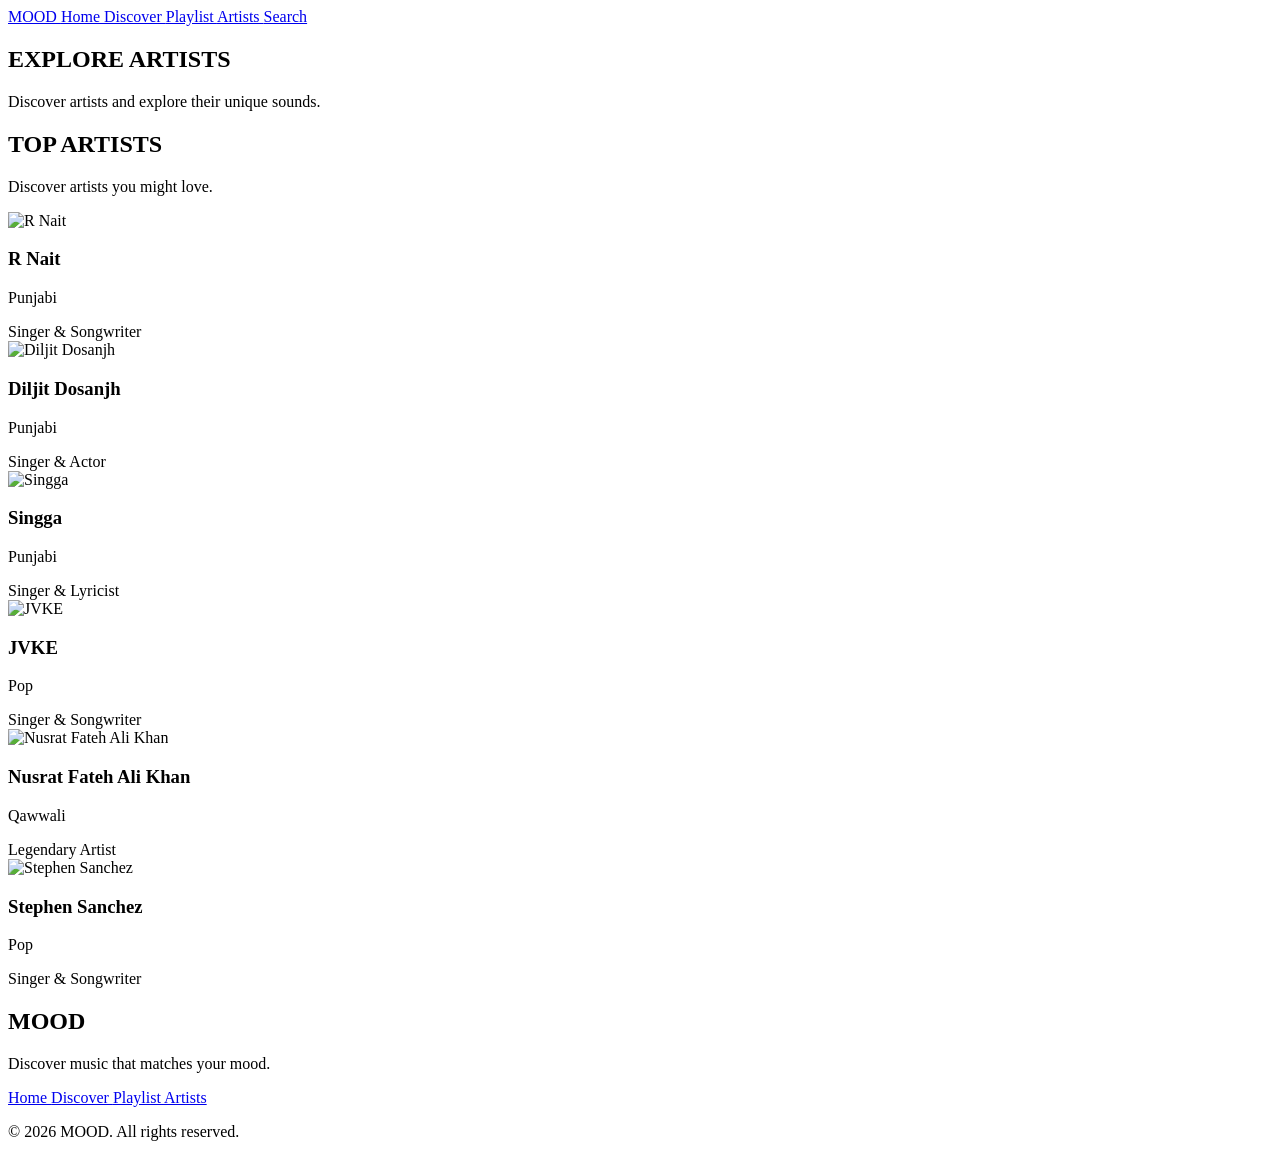
==== artists.html @ d37b38c3 "Add files via upload" ====
<!DOCTYPE html>
<html lang="en">

<head>
    <meta charset="UTF-8">
    <meta name="viewport" content="width=device-width, initial-scale=1.0">

    <title>Artists | MOOD</title>

    <link rel="stylesheet" href="src/output.css">
</head>

<body class="bg-gray-950 text-white">

    <!-- ================= NAVBAR ================= -->

    <nav class="bg-gray-950 text-white px-6 py-4 border-b border-purple-900">

        <div class="flex items-center gap-6">

            <a href="index.html"
               class="text-2xl font-bold tracking-wide text-purple-400">
                MOOD
            </a>

            <a href="index.html"
               class="hover:text-purple-400 transition">
                Home
            </a>

            <a href="discover.html"
               class="hover:text-purple-400 transition">
                Discover
            </a>

            <a href="playlist.html"
               class="hover:text-purple-400 transition">
                Playlist
            </a>

            <a href="artists.html"
               class="text-purple-400">
                Artists
            </a>

            <a href="search.html"
               class="hover:text-purple-400 transition">
                Search
            </a>

        </div>

    </nav>


    <!-- ================= ARTISTS HERO ================= -->

    <section class="bg-gradient-to-br from-gray-950 via-purple-950 to-gray-900 text-white px-6 py-20">

        <div class="max-w-4xl mx-auto text-center">

            <h1 class="text-4xl md:text-6xl font-bold mb-5">
                EXPLORE ARTISTS
            </h1>

            <p class="text-gray-300 text-lg md:text-xl">
                Discover artists and explore their unique sounds.
            </p>

        </div>

    </section>


    <!-- ================= ARTISTS ================= -->

    <section class="bg-gray-950 px-6 py-16">

        <!-- Heading -->

        <div class="text-center mb-10">

            <h2 class="text-4xl font-bold mb-3">
                TOP ARTISTS
            </h2>

            <p class="text-gray-400">
                Discover artists you might love.
            </p>

        </div>


        <!-- Artist Cards -->

        <div class="grid grid-cols-1 sm:grid-cols-2 lg:grid-cols-3 gap-6 max-w-6xl mx-auto">


            <!-- Artist 1 -->

            <div class="bg-gray-900 rounded-2xl p-4 text-center shadow-lg hover:-translate-y-2 transition duration-300">

                <img
                    src="./images/rnait.jpg"
                    alt="R Nait"
                    class="w-full h-56 object-cover rounded-xl"
                >

                <h3 class="text-2xl font-bold mt-4">
                    R Nait
                </h3>

                <p class="text-gray-400 mt-2">
                    Punjabi
                </p>

                <span class="inline-block text-purple-400 text-sm mt-3">
                    Singer & Songwriter
                </span>

            </div>


            <!-- Artist 2 -->

            <div class="bg-gray-900 rounded-2xl p-4 text-center shadow-lg hover:-translate-y-2 transition duration-300">

                <img
                    src="./images/dljit.jpg"
                    alt="Diljit Dosanjh"
                    class="w-full h-56 object-cover rounded-xl"
                >

                <h3 class="text-2xl font-bold mt-4">
                    Diljit Dosanjh
                </h3>

                <p class="text-gray-400 mt-2">
                    Punjabi
                </p>

                <span class="inline-block text-purple-400 text-sm mt-3">
                    Singer & Actor
                </span>

            </div>


            <!-- Artist 3 -->

            <div class="bg-gray-900 rounded-2xl p-4 text-center shadow-lg hover:-translate-y-2 transition duration-300">

                <img
                    src="./images/singga.jpg"
                    alt="Singga"
                    class="w-full h-56 object-cover rounded-xl"
                >

                <h3 class="text-2xl font-bold mt-4">
                    Singga
                </h3>

                <p class="text-gray-400 mt-2">
                    Punjabi
                </p>

                <span class="inline-block text-purple-400 text-sm mt-3">
                    Singer & Lyricist
                </span>

            </div>


            <!-- Artist 4 -->

            <div class="bg-gray-900 rounded-2xl p-4 text-center shadow-lg hover:-translate-y-2 transition duration-300">

                <img
                    src="./images/jvke.jpg"
                    alt="JVKE"
                    class="w-full h-56 object-cover rounded-xl"
                >

                <h3 class="text-2xl font-bold mt-4">
                    JVKE
                </h3>

                <p class="text-gray-400 mt-2">
                    Pop
                </p>

                <span class="inline-block text-purple-400 text-sm mt-3">
                    Singer & Songwriter
                </span>

            </div>


            <!-- Artist 5 -->

            <div class="bg-gray-900 rounded-2xl p-4 text-center shadow-lg hover:-translate-y-2 transition duration-300">

                <img
                    src="./images/nusrat.jpg"
                    alt="Nusrat Fateh Ali Khan"
                    class="w-full h-56 object-cover rounded-xl"
                >

                <h3 class="text-2xl font-bold mt-4">
                    Nusrat Fateh Ali Khan
                </h3>

                <p class="text-gray-400 mt-2">
                    Qawwali
                </p>

                <span class="inline-block text-purple-400 text-sm mt-3">
                    Legendary Artist
                </span>

            </div>


            <!-- Artist 6 -->

            <div class="bg-gray-900 rounded-2xl p-4 text-center shadow-lg hover:-translate-y-2 transition duration-300">

                <img
                    src="./images/stephen-sanchez.jpg"
                    alt="Stephen Sanchez"
                    class="w-full h-56 object-cover rounded-xl"
                >

                <h3 class="text-2xl font-bold mt-4">
                    Stephen Sanchez
                </h3>

                <p class="text-gray-400 mt-2">
                    Pop
                </p>

                <span class="inline-block text-purple-400 text-sm mt-3">
                    Singer & Songwriter
                </span>

            </div>

        </div>

    </section>


    <!-- ================= FOOTER ================= -->

    <footer class="bg-gray-950 text-white px-6 py-10 border-t border-purple-900">

        <div class="max-w-6xl mx-auto text-center">

            <h2 class="text-2xl font-bold text-purple-400 mb-3">
                MOOD
            </h2>

            <p class="text-gray-400 mb-6">
                Discover music that matches your mood.
            </p>

            <div class="flex justify-center gap-6 mb-6">

                <a href="index.html"
                   class="text-gray-400 hover:text-purple-400 transition">
                    Home
                </a>

                <a href="discover.html"
                   class="text-gray-400 hover:text-purple-400 transition">
                    Discover
                </a>

                <a href="playlist.html"
                   class="text-gray-400 hover:text-purple-400 transition">
                    Playlist
                </a>

                <a href="artists.html"
                   class="text-purple-400">
                    Artists
                </a>

            </div>

            <p class="text-gray-500 text-sm">
                © 2026 MOOD. All rights reserved.
            </p>

        </div>

    </footer>

</body>

</html>
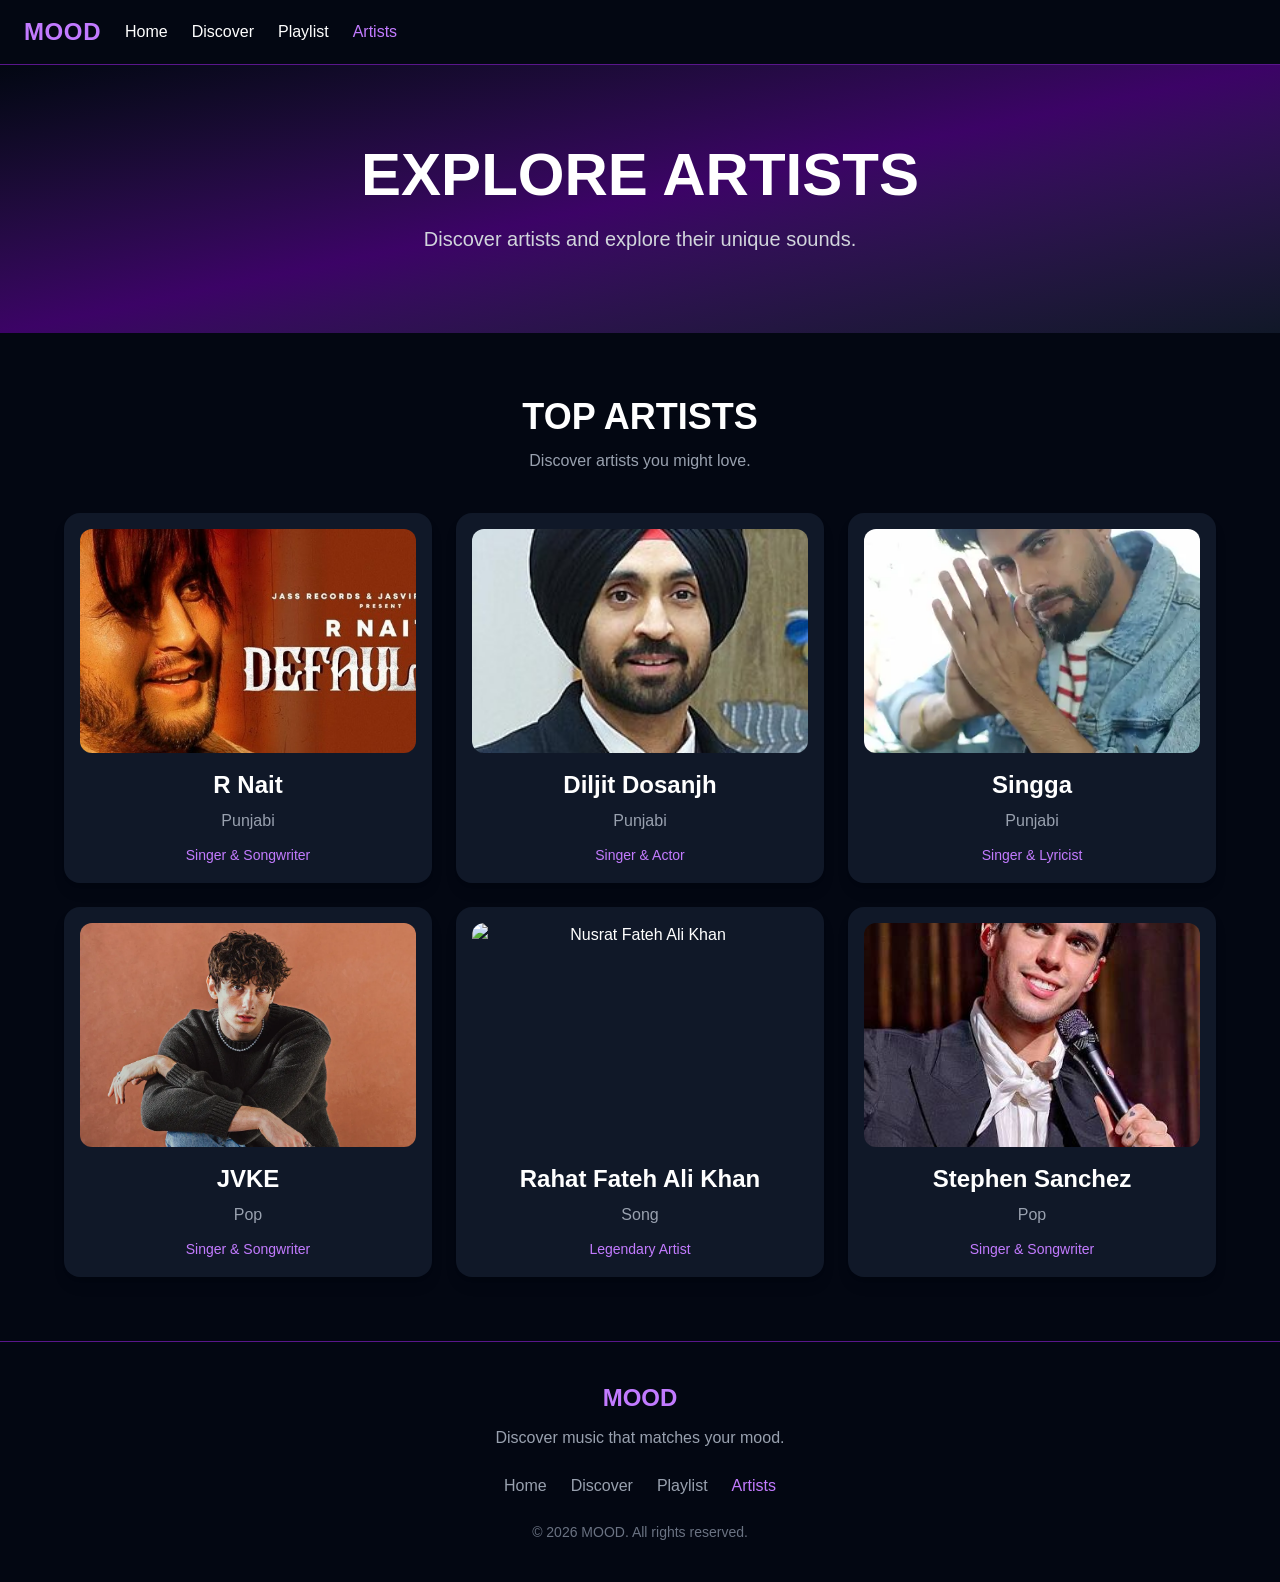
==== commit 867df7ec: "Add files via upload" ====
--- a/artists.html
+++ b/artists.html
@@ -12,7 +12,7 @@
 
 <body class="bg-gray-950 text-white">
 
-    <!-- ================= NAVBAR ================= -->
+    <!--  NAVBAR  -->
 
     <nav class="bg-gray-950 text-white px-6 py-4 border-b border-purple-900">
 
@@ -41,19 +41,14 @@
             <a href="artists.html"
                class="text-purple-400">
                 Artists
-            </a>
-
-            <a href="search.html"
-               class="hover:text-purple-400 transition">
-                Search
-            </a>
+        </a>
 
         </div>
 
     </nav>
 
 
-    <!-- ================= ARTISTS HERO ================= -->
+    <!-- ARTISTS HERO  -->
 
     <section class="bg-gradient-to-br from-gray-950 via-purple-950 to-gray-900 text-white px-6 py-20">
 
@@ -72,7 +67,7 @@
     </section>
 
 
-    <!-- ================= ARTISTS ================= -->
+    <!--  ARTISTS  -->
 
     <section class="bg-gray-950 px-6 py-16">
 
@@ -201,17 +196,17 @@
             <div class="bg-gray-900 rounded-2xl p-4 text-center shadow-lg hover:-translate-y-2 transition duration-300">
 
                 <img
-                    src="./images/nusrat.jpg"
+                    src="images/rahat.jpg"
                     alt="Nusrat Fateh Ali Khan"
                     class="w-full h-56 object-cover rounded-xl"
                 >
 
                 <h3 class="text-2xl font-bold mt-4">
-                    Nusrat Fateh Ali Khan
-                </h3>
-
-                <p class="text-gray-400 mt-2">
-                    Qawwali
+                    Rahat Fateh Ali Khan
+                </h3>
+
+                <p class="text-gray-400 mt-2">
+                    Song
                 </p>
 
                 <span class="inline-block text-purple-400 text-sm mt-3">
--- a/src/output.css
+++ b/src/output.css
@@ -0,0 +1,824 @@
+/*! tailwindcss v4.3.3 | MIT License | https://tailwindcss.com */
+@layer properties;
+@layer theme, base, components, utilities;
+@layer theme {
+  :root, :host {
+    --font-sans: -apple-system, BlinkMacSystemFont, "Segoe UI", Roboto, "Helvetica Neue",
+      "Noto Sans", Arial, sans-serif, "Apple Color Emoji", "Segoe UI Emoji",
+      "Segoe UI Symbol", "Noto Color Emoji";
+    --font-mono: ui-monospace, SFMono-Regular, Menlo, Monaco, Consolas, "Liberation Mono",
+      "Courier New", monospace;
+    --color-purple-100: oklch(94.6% 0.033 307.174);
+    --color-purple-400: oklch(71.4% 0.203 305.504);
+    --color-purple-600: oklch(55.8% 0.288 302.321);
+    --color-purple-700: oklch(49.6% 0.265 301.924);
+    --color-purple-800: oklch(43.8% 0.218 303.724);
+    --color-purple-900: oklch(38.1% 0.176 304.987);
+    --color-purple-950: oklch(29.1% 0.149 302.717);
+    --color-gray-300: oklch(87.2% 0.01 258.338);
+    --color-gray-400: oklch(70.7% 0.022 261.325);
+    --color-gray-500: oklch(55.1% 0.027 264.364);
+    --color-gray-800: oklch(27.8% 0.033 256.848);
+    --color-gray-900: oklch(21% 0.034 264.665);
+    --color-gray-950: oklch(13% 0.028 261.692);
+    --color-white: #fff;
+    --spacing: 0.25rem;
+    --container-2xl: 42rem;
+    --container-3xl: 48rem;
+    --container-4xl: 56rem;
+    --container-6xl: 72rem;
+    --container-7xl: 80rem;
+    --text-sm: 0.875rem;
+    --text-sm--line-height: calc(1.25 / 0.875);
+    --text-lg: 1.125rem;
+    --text-lg--line-height: calc(1.75 / 1.125);
+    --text-xl: 1.25rem;
+    --text-xl--line-height: calc(1.75 / 1.25);
+    --text-2xl: 1.5rem;
+    --text-2xl--line-height: calc(2 / 1.5);
+    --text-3xl: 1.875rem;
+    --text-3xl--line-height: calc(2.25 / 1.875);
+    --text-4xl: 2.25rem;
+    --text-4xl--line-height: calc(2.5 / 2.25);
+    --text-5xl: 3rem;
+    --text-5xl--line-height: 1;
+    --text-6xl: 3.75rem;
+    --text-6xl--line-height: 1;
+    --font-weight-semibold: 600;
+    --font-weight-bold: 700;
+    --tracking-tight: -0.025em;
+    --tracking-wide: 0.025em;
+    --radius-lg: 0.5rem;
+    --radius-xl: 0.75rem;
+    --radius-2xl: 1rem;
+    --default-transition-duration: 150ms;
+    --default-transition-timing-function: cubic-bezier(0.4, 0, 0.2, 1);
+    --default-font-family: var(--font-sans);
+    --default-mono-font-family: var(--font-mono);
+  }
+}
+@layer base {
+  *, ::after, ::before, ::backdrop, ::file-selector-button {
+    box-sizing: border-box;
+    margin: 0;
+    padding: 0;
+    border: 0 solid;
+  }
+  html, :host {
+    line-height: 1.5;
+    -webkit-text-size-adjust: 100%;
+    tab-size: 4;
+    font-family: var(--default-font-family, -apple-system, BlinkMacSystemFont, "Segoe UI", Roboto, "Helvetica Neue", "Noto Sans", Arial, sans-serif, "Apple Color Emoji", "Segoe UI Emoji", "Segoe UI Symbol", "Noto Color Emoji");
+    font-feature-settings: var(--default-font-feature-settings, normal);
+    font-variation-settings: var(--default-font-variation-settings, normal);
+    -webkit-tap-highlight-color: transparent;
+  }
+  hr {
+    height: 0;
+    color: inherit;
+    border-top-width: 1px;
+  }
+  abbr:where([title]) {
+    -webkit-text-decoration: underline dotted;
+    text-decoration: underline dotted;
+  }
+  h1, h2, h3, h4, h5, h6 {
+    font-size: inherit;
+    font-weight: inherit;
+  }
+  a {
+    color: inherit;
+    -webkit-text-decoration: inherit;
+    text-decoration: inherit;
+  }
+  b, strong {
+    font-weight: bolder;
+  }
+  code, kbd, samp, pre {
+    font-family: var(--default-mono-font-family, ui-monospace, SFMono-Regular, Menlo, Monaco, Consolas, "Liberation Mono", "Courier New", monospace);
+    font-feature-settings: var(--default-mono-font-feature-settings, normal);
+    font-variation-settings: var(--default-mono-font-variation-settings, normal);
+    font-size: 1em;
+  }
+  small {
+    font-size: 80%;
+  }
+  sub, sup {
+    font-size: 75%;
+    line-height: 0;
+    position: relative;
+    vertical-align: baseline;
+  }
+  sub {
+    bottom: -0.25em;
+  }
+  sup {
+    top: -0.5em;
+  }
+  table {
+    text-indent: 0;
+    border-color: inherit;
+    border-collapse: collapse;
+  }
+  :-moz-focusring:where(:not(iframe)) {
+    outline: auto;
+  }
+  progress {
+    vertical-align: baseline;
+  }
+  summary {
+    display: list-item;
+  }
+  ol, ul, menu {
+    list-style: none;
+  }
+  img, svg, video, canvas, audio, iframe, embed, object {
+    display: block;
+    vertical-align: middle;
+  }
+  img, video {
+    max-width: 100%;
+    height: auto;
+  }
+  button, input, select, optgroup, textarea, ::file-selector-button {
+    font: inherit;
+    font-feature-settings: inherit;
+    font-variation-settings: inherit;
+    letter-spacing: inherit;
+    color: inherit;
+    border-radius: 0;
+    background-color: transparent;
+    opacity: 1;
+  }
+  :where(select:is([multiple], [size])) optgroup {
+    font-weight: bolder;
+  }
+  :where(select:is([multiple], [size])) optgroup option {
+    padding-inline-start: 20px;
+  }
+  ::file-selector-button {
+    margin-inline-end: 4px;
+  }
+  ::placeholder {
+    opacity: 1;
+  }
+  @supports (not (-webkit-appearance: -apple-pay-button))  or (contain-intrinsic-size: 1px) {
+    ::placeholder {
+      color: currentcolor;
+      @supports (color: color-mix(in lab, red, red)) {
+        color: color-mix(in oklab, currentcolor 50%, transparent);
+      }
+    }
+  }
+  textarea {
+    resize: vertical;
+  }
+  ::-webkit-search-decoration {
+    -webkit-appearance: none;
+  }
+  ::-webkit-date-and-time-value {
+    min-height: 1lh;
+    text-align: inherit;
+  }
+  ::-webkit-datetime-edit {
+    display: inline-flex;
+  }
+  ::-webkit-datetime-edit-fields-wrapper {
+    padding: 0;
+  }
+  ::-webkit-datetime-edit, ::-webkit-datetime-edit-year-field, ::-webkit-datetime-edit-month-field, ::-webkit-datetime-edit-day-field, ::-webkit-datetime-edit-hour-field, ::-webkit-datetime-edit-minute-field, ::-webkit-datetime-edit-second-field, ::-webkit-datetime-edit-millisecond-field, ::-webkit-datetime-edit-meridiem-field {
+    padding-block: 0;
+  }
+  ::-webkit-calendar-picker-indicator {
+    line-height: 1;
+  }
+  :-moz-ui-invalid {
+    box-shadow: none;
+  }
+  button, input:where([type="button"], [type="reset"], [type="submit"]), ::file-selector-button {
+    appearance: button;
+  }
+  ::-webkit-inner-spin-button, ::-webkit-outer-spin-button {
+    height: auto;
+  }
+  [hidden]:where(:not([hidden="until-found"])) {
+    display: none !important;
+  }
+}
+@layer utilities {
+  .mx-auto {
+    margin-inline: auto;
+  }
+  .mt-1 {
+    margin-top: var(--spacing);
+  }
+  .mt-2 {
+    margin-top: calc(var(--spacing) * 2);
+  }
+  .mt-3 {
+    margin-top: calc(var(--spacing) * 3);
+  }
+  .mt-4 {
+    margin-top: calc(var(--spacing) * 4);
+  }
+  .mt-6 {
+    margin-top: calc(var(--spacing) * 6);
+  }
+  .mt-20 {
+    margin-top: calc(var(--spacing) * 20);
+  }
+  .mb-3 {
+    margin-bottom: calc(var(--spacing) * 3);
+  }
+  .mb-4 {
+    margin-bottom: calc(var(--spacing) * 4);
+  }
+  .mb-5 {
+    margin-bottom: calc(var(--spacing) * 5);
+  }
+  .mb-6 {
+    margin-bottom: calc(var(--spacing) * 6);
+  }
+  .mb-8 {
+    margin-bottom: calc(var(--spacing) * 8);
+  }
+  .mb-10 {
+    margin-bottom: calc(var(--spacing) * 10);
+  }
+  .block {
+    display: block;
+  }
+  .flex {
+    display: flex;
+  }
+  .grid {
+    display: grid;
+  }
+  .inline-block {
+    display: inline-block;
+  }
+  .table {
+    display: table;
+  }
+  .h-12 {
+    height: calc(var(--spacing) * 12);
+  }
+  .h-52 {
+    height: calc(var(--spacing) * 52);
+  }
+  .h-56 {
+    height: calc(var(--spacing) * 56);
+  }
+  .h-64 {
+    height: calc(var(--spacing) * 64);
+  }
+  .w-12 {
+    width: calc(var(--spacing) * 12);
+  }
+  .w-64 {
+    width: calc(var(--spacing) * 64);
+  }
+  .w-full {
+    width: 100%;
+  }
+  .max-w-2xl {
+    max-width: var(--container-2xl);
+  }
+  .max-w-3xl {
+    max-width: var(--container-3xl);
+  }
+  .max-w-4xl {
+    max-width: var(--container-4xl);
+  }
+  .max-w-6xl {
+    max-width: var(--container-6xl);
+  }
+  .max-w-7xl {
+    max-width: var(--container-7xl);
+  }
+  .flex-1 {
+    flex: 1;
+  }
+  .border-collapse {
+    border-collapse: collapse;
+  }
+  .resize {
+    resize: both;
+  }
+  .grid-cols-1 {
+    grid-template-columns: repeat(1, minmax(0, 1fr));
+  }
+  .items-center {
+    align-items: center;
+  }
+  .justify-between {
+    justify-content: space-between;
+  }
+  .justify-center {
+    justify-content: center;
+  }
+  .gap-3 {
+    gap: calc(var(--spacing) * 3);
+  }
+  .gap-4 {
+    gap: calc(var(--spacing) * 4);
+  }
+  .gap-6 {
+    gap: calc(var(--spacing) * 6);
+  }
+  .rounded-2xl {
+    border-radius: var(--radius-2xl);
+  }
+  .rounded-full {
+    border-radius: calc(infinity * 1px);
+  }
+  .rounded-lg {
+    border-radius: var(--radius-lg);
+  }
+  .rounded-xl {
+    border-radius: var(--radius-xl);
+  }
+  .rounded-l-full {
+    border-top-left-radius: calc(infinity * 1px);
+    border-bottom-left-radius: calc(infinity * 1px);
+  }
+  .rounded-r-full {
+    border-top-right-radius: calc(infinity * 1px);
+    border-bottom-right-radius: calc(infinity * 1px);
+  }
+  .border {
+    border-style: var(--tw-border-style);
+    border-width: 1px;
+  }
+  .border-t {
+    border-top-style: var(--tw-border-style);
+    border-top-width: 1px;
+  }
+  .border-b {
+    border-bottom-style: var(--tw-border-style);
+    border-bottom-width: 1px;
+  }
+  .border-purple-800 {
+    border-color: var(--color-purple-800);
+  }
+  .border-purple-900 {
+    border-color: var(--color-purple-900);
+  }
+  .bg-gray-900 {
+    background-color: var(--color-gray-900);
+  }
+  .bg-gray-950 {
+    background-color: var(--color-gray-950);
+  }
+  .bg-purple-600 {
+    background-color: var(--color-purple-600);
+  }
+  .bg-white {
+    background-color: var(--color-white);
+  }
+  .bg-gradient-to-br {
+    --tw-gradient-position: to bottom right in oklab;
+    background-image: linear-gradient(var(--tw-gradient-stops));
+  }
+  .bg-gradient-to-r {
+    --tw-gradient-position: to right in oklab;
+    background-image: linear-gradient(var(--tw-gradient-stops));
+  }
+  .from-gray-950 {
+    --tw-gradient-from: var(--color-gray-950);
+    --tw-gradient-stops: var(--tw-gradient-via-stops, var(--tw-gradient-position), var(--tw-gradient-from) var(--tw-gradient-from-position), var(--tw-gradient-to) var(--tw-gradient-to-position));
+  }
+  .from-purple-900 {
+    --tw-gradient-from: var(--color-purple-900);
+    --tw-gradient-stops: var(--tw-gradient-via-stops, var(--tw-gradient-position), var(--tw-gradient-from) var(--tw-gradient-from-position), var(--tw-gradient-to) var(--tw-gradient-to-position));
+  }
+  .via-purple-800 {
+    --tw-gradient-via: var(--color-purple-800);
+    --tw-gradient-via-stops: var(--tw-gradient-position), var(--tw-gradient-from) var(--tw-gradient-from-position), var(--tw-gradient-via) var(--tw-gradient-via-position), var(--tw-gradient-to) var(--tw-gradient-to-position);
+    --tw-gradient-stops: var(--tw-gradient-via-stops);
+  }
+  .via-purple-950 {
+    --tw-gradient-via: var(--color-purple-950);
+    --tw-gradient-via-stops: var(--tw-gradient-position), var(--tw-gradient-from) var(--tw-gradient-from-position), var(--tw-gradient-via) var(--tw-gradient-via-position), var(--tw-gradient-to) var(--tw-gradient-to-position);
+    --tw-gradient-stops: var(--tw-gradient-via-stops);
+  }
+  .to-gray-900 {
+    --tw-gradient-to: var(--color-gray-900);
+    --tw-gradient-stops: var(--tw-gradient-via-stops, var(--tw-gradient-position), var(--tw-gradient-from) var(--tw-gradient-from-position), var(--tw-gradient-to) var(--tw-gradient-to-position));
+  }
+  .object-cover {
+    object-fit: cover;
+  }
+  .p-4 {
+    padding: calc(var(--spacing) * 4);
+  }
+  .p-6 {
+    padding: calc(var(--spacing) * 6);
+  }
+  .p-9 {
+    padding: calc(var(--spacing) * 9);
+  }
+  .px-3 {
+    padding-inline: calc(var(--spacing) * 3);
+  }
+  .px-4 {
+    padding-inline: calc(var(--spacing) * 4);
+  }
+  .px-5 {
+    padding-inline: calc(var(--spacing) * 5);
+  }
+  .px-6 {
+    padding-inline: calc(var(--spacing) * 6);
+  }
+  .px-7 {
+    padding-inline: calc(var(--spacing) * 7);
+  }
+  .px-8 {
+    padding-inline: calc(var(--spacing) * 8);
+  }
+  .py-1 {
+    padding-block: var(--spacing);
+  }
+  .py-2 {
+    padding-block: calc(var(--spacing) * 2);
+  }
+  .py-3 {
+    padding-block: calc(var(--spacing) * 3);
+  }
+  .py-4 {
+    padding-block: calc(var(--spacing) * 4);
+  }
+  .py-6 {
+    padding-block: calc(var(--spacing) * 6);
+  }
+  .py-10 {
+    padding-block: calc(var(--spacing) * 10);
+  }
+  .py-12 {
+    padding-block: calc(var(--spacing) * 12);
+  }
+  .py-16 {
+    padding-block: calc(var(--spacing) * 16);
+  }
+  .py-20 {
+    padding-block: calc(var(--spacing) * 20);
+  }
+  .py-24 {
+    padding-block: calc(var(--spacing) * 24);
+  }
+  .pb-16 {
+    padding-bottom: calc(var(--spacing) * 16);
+  }
+  .text-center {
+    text-align: center;
+  }
+  .text-2xl {
+    font-size: var(--text-2xl);
+    line-height: var(--tw-leading, var(--text-2xl--line-height));
+  }
+  .text-3xl {
+    font-size: var(--text-3xl);
+    line-height: var(--tw-leading, var(--text-3xl--line-height));
+  }
+  .text-4xl {
+    font-size: var(--text-4xl);
+    line-height: var(--tw-leading, var(--text-4xl--line-height));
+  }
+  .text-5xl {
+    font-size: var(--text-5xl);
+    line-height: var(--tw-leading, var(--text-5xl--line-height));
+  }
+  .text-lg {
+    font-size: var(--text-lg);
+    line-height: var(--tw-leading, var(--text-lg--line-height));
+  }
+  .text-sm {
+    font-size: var(--text-sm);
+    line-height: var(--tw-leading, var(--text-sm--line-height));
+  }
+  .text-xl {
+    font-size: var(--text-xl);
+    line-height: var(--tw-leading, var(--text-xl--line-height));
+  }
+  .font-bold {
+    --tw-font-weight: var(--font-weight-bold);
+    font-weight: var(--font-weight-bold);
+  }
+  .font-semibold {
+    --tw-font-weight: var(--font-weight-semibold);
+    font-weight: var(--font-weight-semibold);
+  }
+  .tracking-tight {
+    --tw-tracking: var(--tracking-tight);
+    letter-spacing: var(--tracking-tight);
+  }
+  .tracking-wide {
+    --tw-tracking: var(--tracking-wide);
+    letter-spacing: var(--tracking-wide);
+  }
+  .text-gray-300 {
+    color: var(--color-gray-300);
+  }
+  .text-gray-400 {
+    color: var(--color-gray-400);
+  }
+  .text-gray-500 {
+    color: var(--color-gray-500);
+  }
+  .text-purple-400 {
+    color: var(--color-purple-400);
+  }
+  .text-purple-900 {
+    color: var(--color-purple-900);
+  }
+  .text-white {
+    color: var(--color-white);
+  }
+  .underline {
+    text-decoration-line: underline;
+  }
+  .shadow-lg {
+    --tw-shadow: 0 10px 15px -3px var(--tw-shadow-color, rgb(0 0 0 / 0.1)), 0 4px 6px -4px var(--tw-shadow-color, rgb(0 0 0 / 0.1));
+    box-shadow: var(--tw-inset-shadow), var(--tw-inset-ring-shadow), var(--tw-ring-offset-shadow), var(--tw-ring-shadow), var(--tw-shadow);
+  }
+  .outline {
+    outline-style: var(--tw-outline-style);
+    outline-width: 1px;
+  }
+  .transition {
+    transition-property: color, background-color, border-color, outline-color, text-decoration-color, fill, stroke, --tw-gradient-from, --tw-gradient-via, --tw-gradient-to, opacity, box-shadow, transform, translate, scale, rotate, filter, -webkit-backdrop-filter, backdrop-filter, display, content-visibility, overlay, pointer-events;
+    transition-timing-function: var(--tw-ease, var(--default-transition-timing-function));
+    transition-duration: var(--tw-duration, var(--default-transition-duration));
+  }
+  .duration-200 {
+    --tw-duration: 200ms;
+    transition-duration: 200ms;
+  }
+  .duration-300 {
+    --tw-duration: 300ms;
+    transition-duration: 300ms;
+  }
+  @media (hover: hover) {
+    .hover\:-translate-y-2:hover {
+      --tw-translate-y: calc(var(--spacing) * -2);
+      translate: var(--tw-translate-x) var(--tw-translate-y);
+    }
+    .hover\:scale-105:hover {
+      --tw-scale-x: 105%;
+      --tw-scale-y: 105%;
+      --tw-scale-z: 105%;
+      scale: var(--tw-scale-x) var(--tw-scale-y);
+    }
+    .hover\:bg-gray-800:hover {
+      background-color: var(--color-gray-800);
+    }
+    .hover\:bg-purple-100:hover {
+      background-color: var(--color-purple-100);
+    }
+    .hover\:bg-purple-700:hover {
+      background-color: var(--color-purple-700);
+    }
+    .hover\:bg-purple-900:hover {
+      background-color: var(--color-purple-900);
+    }
+    .hover\:text-purple-400:hover {
+      color: var(--color-purple-400);
+    }
+  }
+  .focus\:border-purple-400:focus {
+    border-color: var(--color-purple-400);
+  }
+  .focus\:outline-none:focus {
+    --tw-outline-style: none;
+    outline-style: none;
+  }
+  @media (width >= 40rem) {
+    .sm\:grid-cols-2 {
+      grid-template-columns: repeat(2, minmax(0, 1fr));
+    }
+  }
+  @media (width >= 48rem) {
+    .md\:grid-cols-3 {
+      grid-template-columns: repeat(3, minmax(0, 1fr));
+    }
+    .md\:text-5xl {
+      font-size: var(--text-5xl);
+      line-height: var(--tw-leading, var(--text-5xl--line-height));
+    }
+    .md\:text-6xl {
+      font-size: var(--text-6xl);
+      line-height: var(--tw-leading, var(--text-6xl--line-height));
+    }
+    .md\:text-xl {
+      font-size: var(--text-xl);
+      line-height: var(--tw-leading, var(--text-xl--line-height));
+    }
+  }
+  @media (width >= 64rem) {
+    .lg\:grid-cols-3 {
+      grid-template-columns: repeat(3, minmax(0, 1fr));
+    }
+    .lg\:grid-cols-4 {
+      grid-template-columns: repeat(4, minmax(0, 1fr));
+    }
+  }
+}
+@property --tw-border-style {
+  syntax: "*";
+  inherits: false;
+  initial-value: solid;
+}
+@property --tw-gradient-position {
+  syntax: "*";
+  inherits: false;
+}
+@property --tw-gradient-from {
+  syntax: "<color>";
+  inherits: false;
+  initial-value: #0000;
+}
+@property --tw-gradient-via {
+  syntax: "<color>";
+  inherits: false;
+  initial-value: #0000;
+}
+@property --tw-gradient-to {
+  syntax: "<color>";
+  inherits: false;
+  initial-value: #0000;
+}
+@property --tw-gradient-stops {
+  syntax: "*";
+  inherits: false;
+}
+@property --tw-gradient-via-stops {
+  syntax: "*";
+  inherits: false;
+}
+@property --tw-gradient-from-position {
+  syntax: "<length-percentage>";
+  inherits: false;
+  initial-value: 0%;
+}
+@property --tw-gradient-via-position {
+  syntax: "<length-percentage>";
+  inherits: false;
+  initial-value: 50%;
+}
+@property --tw-gradient-to-position {
+  syntax: "<length-percentage>";
+  inherits: false;
+  initial-value: 100%;
+}
+@property --tw-font-weight {
+  syntax: "*";
+  inherits: false;
+}
+@property --tw-tracking {
+  syntax: "*";
+  inherits: false;
+}
+@property --tw-shadow {
+  syntax: "*";
+  inherits: false;
+  initial-value: 0 0 #0000;
+}
+@property --tw-shadow-color {
+  syntax: "*";
+  inherits: false;
+}
+@property --tw-shadow-alpha {
+  syntax: "<percentage>";
+  inherits: false;
+  initial-value: 100%;
+}
+@property --tw-inset-shadow {
+  syntax: "*";
+  inherits: false;
+  initial-value: 0 0 #0000;
+}
+@property --tw-inset-shadow-color {
+  syntax: "*";
+  inherits: false;
+}
+@property --tw-inset-shadow-alpha {
+  syntax: "<percentage>";
+  inherits: false;
+  initial-value: 100%;
+}
+@property --tw-ring-color {
+  syntax: "*";
+  inherits: false;
+}
+@property --tw-ring-shadow {
+  syntax: "*";
+  inherits: false;
+  initial-value: 0 0 #0000;
+}
+@property --tw-inset-ring-color {
+  syntax: "*";
+  inherits: false;
+}
+@property --tw-inset-ring-shadow {
+  syntax: "*";
+  inherits: false;
+  initial-value: 0 0 #0000;
+}
+@property --tw-ring-inset {
+  syntax: "*";
+  inherits: false;
+}
+@property --tw-ring-offset-width {
+  syntax: "<length>";
+  inherits: false;
+  initial-value: 0px;
+}
+@property --tw-ring-offset-color {
+  syntax: "*";
+  inherits: false;
+  initial-value: #fff;
+}
+@property --tw-ring-offset-shadow {
+  syntax: "*";
+  inherits: false;
+  initial-value: 0 0 #0000;
+}
+@property --tw-outline-style {
+  syntax: "*";
+  inherits: false;
+  initial-value: solid;
+}
+@property --tw-duration {
+  syntax: "*";
+  inherits: false;
+}
+@property --tw-translate-x {
+  syntax: "*";
+  inherits: false;
+  initial-value: 0;
+}
+@property --tw-translate-y {
+  syntax: "*";
+  inherits: false;
+  initial-value: 0;
+}
+@property --tw-translate-z {
+  syntax: "*";
+  inherits: false;
+  initial-value: 0;
+}
+@property --tw-scale-x {
+  syntax: "*";
+  inherits: false;
+  initial-value: 1;
+}
+@property --tw-scale-y {
+  syntax: "*";
+  inherits: false;
+  initial-value: 1;
+}
+@property --tw-scale-z {
+  syntax: "*";
+  inherits: false;
+  initial-value: 1;
+}
+@layer properties {
+  @supports ((-webkit-hyphens: none) and (not (margin-trim: inline))) or ((-moz-orient: inline) and (not (color:rgb(from red r g b)))) {
+    *, ::before, ::after, ::backdrop {
+      --tw-border-style: solid;
+      --tw-gradient-position: initial;
+      --tw-gradient-from: #0000;
+      --tw-gradient-via: #0000;
+      --tw-gradient-to: #0000;
+      --tw-gradient-stops: initial;
+      --tw-gradient-via-stops: initial;
+      --tw-gradient-from-position: 0%;
+      --tw-gradient-via-position: 50%;
+      --tw-gradient-to-position: 100%;
+      --tw-font-weight: initial;
+      --tw-tracking: initial;
+      --tw-shadow: 0 0 #0000;
+      --tw-shadow-color: initial;
+      --tw-shadow-alpha: 100%;
+      --tw-inset-shadow: 0 0 #0000;
+      --tw-inset-shadow-color: initial;
+      --tw-inset-shadow-alpha: 100%;
+      --tw-ring-color: initial;
+      --tw-ring-shadow: 0 0 #0000;
+      --tw-inset-ring-color: initial;
+      --tw-inset-ring-shadow: 0 0 #0000;
+      --tw-ring-inset: initial;
+      --tw-ring-offset-width: 0px;
+      --tw-ring-offset-color: #fff;
+      --tw-ring-offset-shadow: 0 0 #0000;
+      --tw-outline-style: solid;
+      --tw-duration: initial;
+      --tw-translate-x: 0;
+      --tw-translate-y: 0;
+      --tw-translate-z: 0;
+      --tw-scale-x: 1;
+      --tw-scale-y: 1;
+      --tw-scale-z: 1;
+    }
+  }
+}
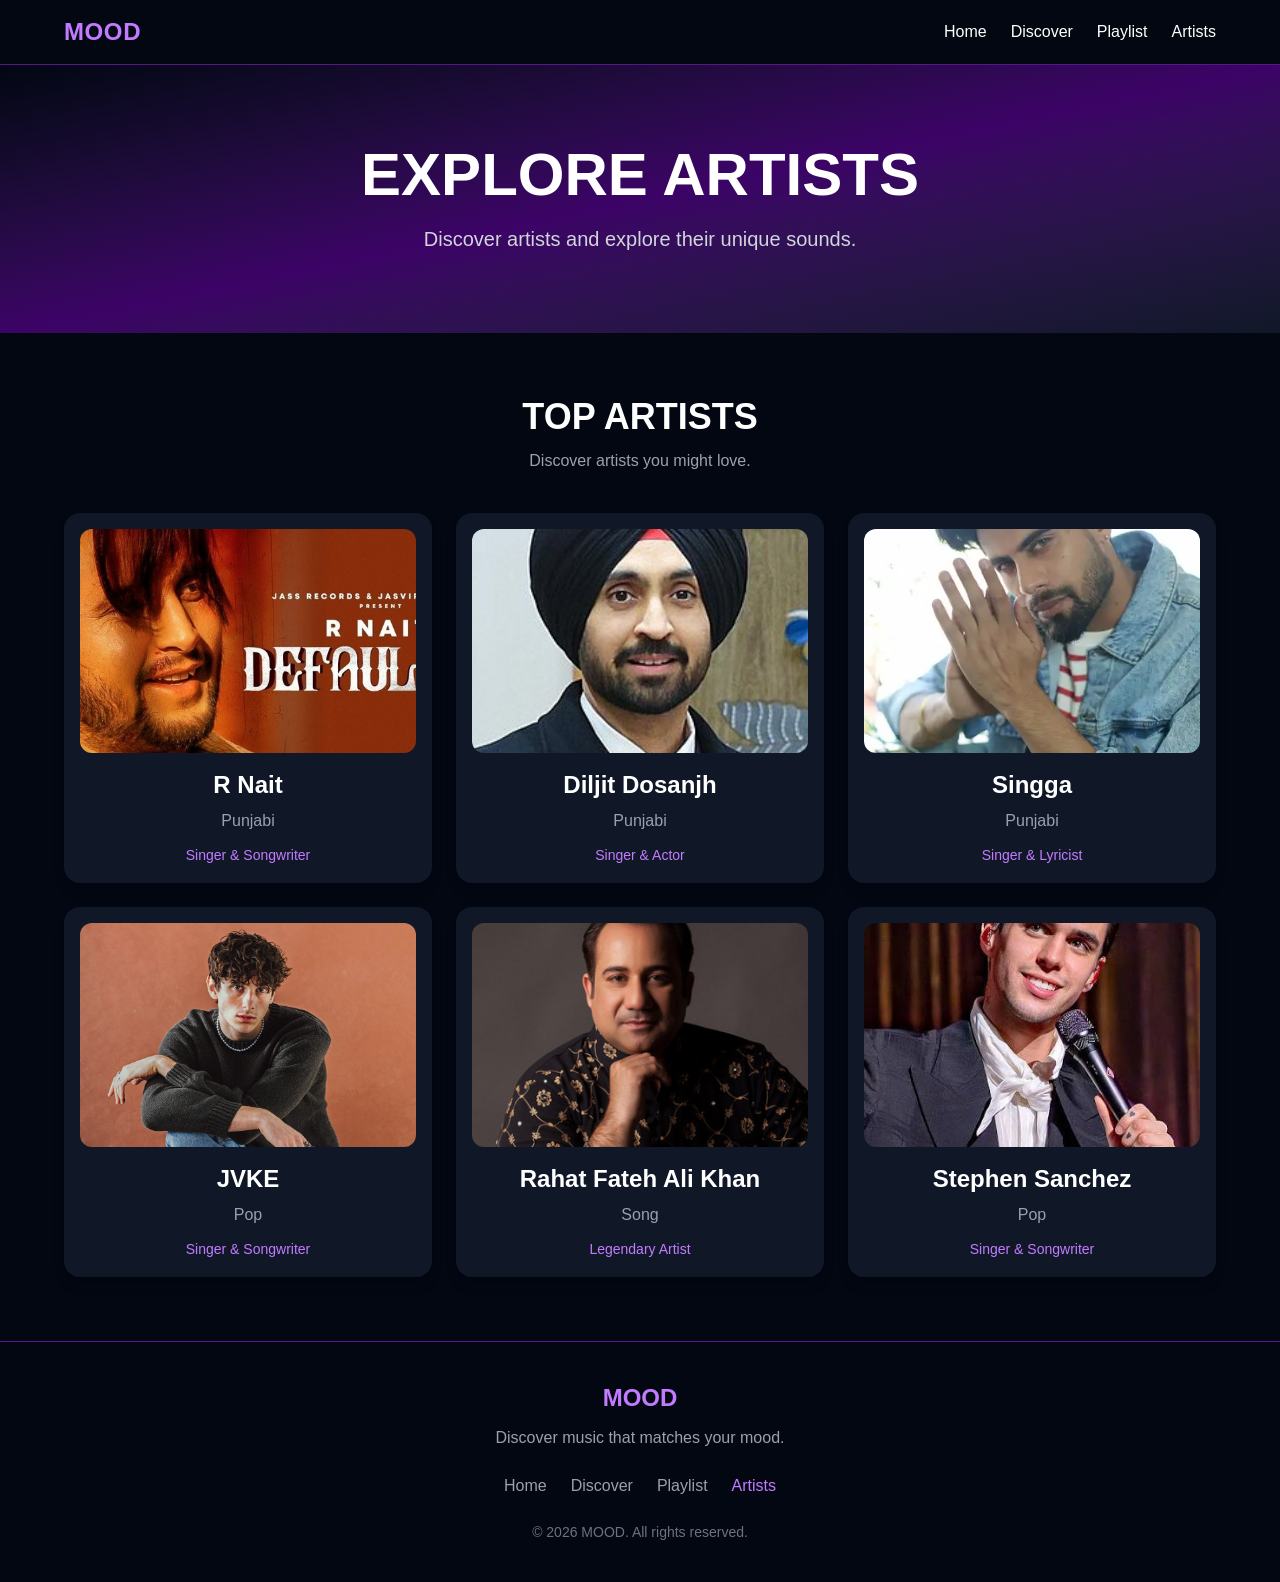
==== commit d457ccf1: "Add files via upload" ====
--- a/artists.html
+++ b/artists.html
@@ -16,37 +16,40 @@
 
     <nav class="bg-gray-950 text-white px-6 py-4 border-b border-purple-900">
 
-        <div class="flex items-center gap-6">
-
+        <div class="max-w-6xl mx-auto flex items-center justify-between">
+
+            <!-- Logo -->
             <a href="index.html"
                class="text-2xl font-bold tracking-wide text-purple-400">
                 MOOD
             </a>
 
-            <a href="index.html"
-               class="hover:text-purple-400 transition">
-                Home
-            </a>
-
-            <a href="discover.html"
-               class="hover:text-purple-400 transition">
-                Discover
-            </a>
-
-            <a href="playlist.html"
-               class="hover:text-purple-400 transition">
-                Playlist
-            </a>
-
-            <a href="artists.html"
-               class="text-purple-400">
-                Artists
-        </a>
-
-        </div>
-
+            <!-- Navigation -->
+            <div class="flex gap-6">
+
+                <a href="index.html"
+                   class="hover:text-purple-400 transition duration-200">
+                    Home
+                </a>
+
+                <a href="discover.html"
+                   class="hover:text-purple-400 transition duration-200">
+                    Discover
+                </a>
+
+                <a href="playlist.html"
+                   class="hover:text-purple-400 transition duration-200">
+                    Playlist
+                </a>
+
+                <a href="artists.html"
+                   class="hover:text-purple-400 transition duration-200">
+                    Artists
+                </a>
+
+            </div>
+        </div>
     </nav>
-
 
     <!-- ARTISTS HERO  -->
 
